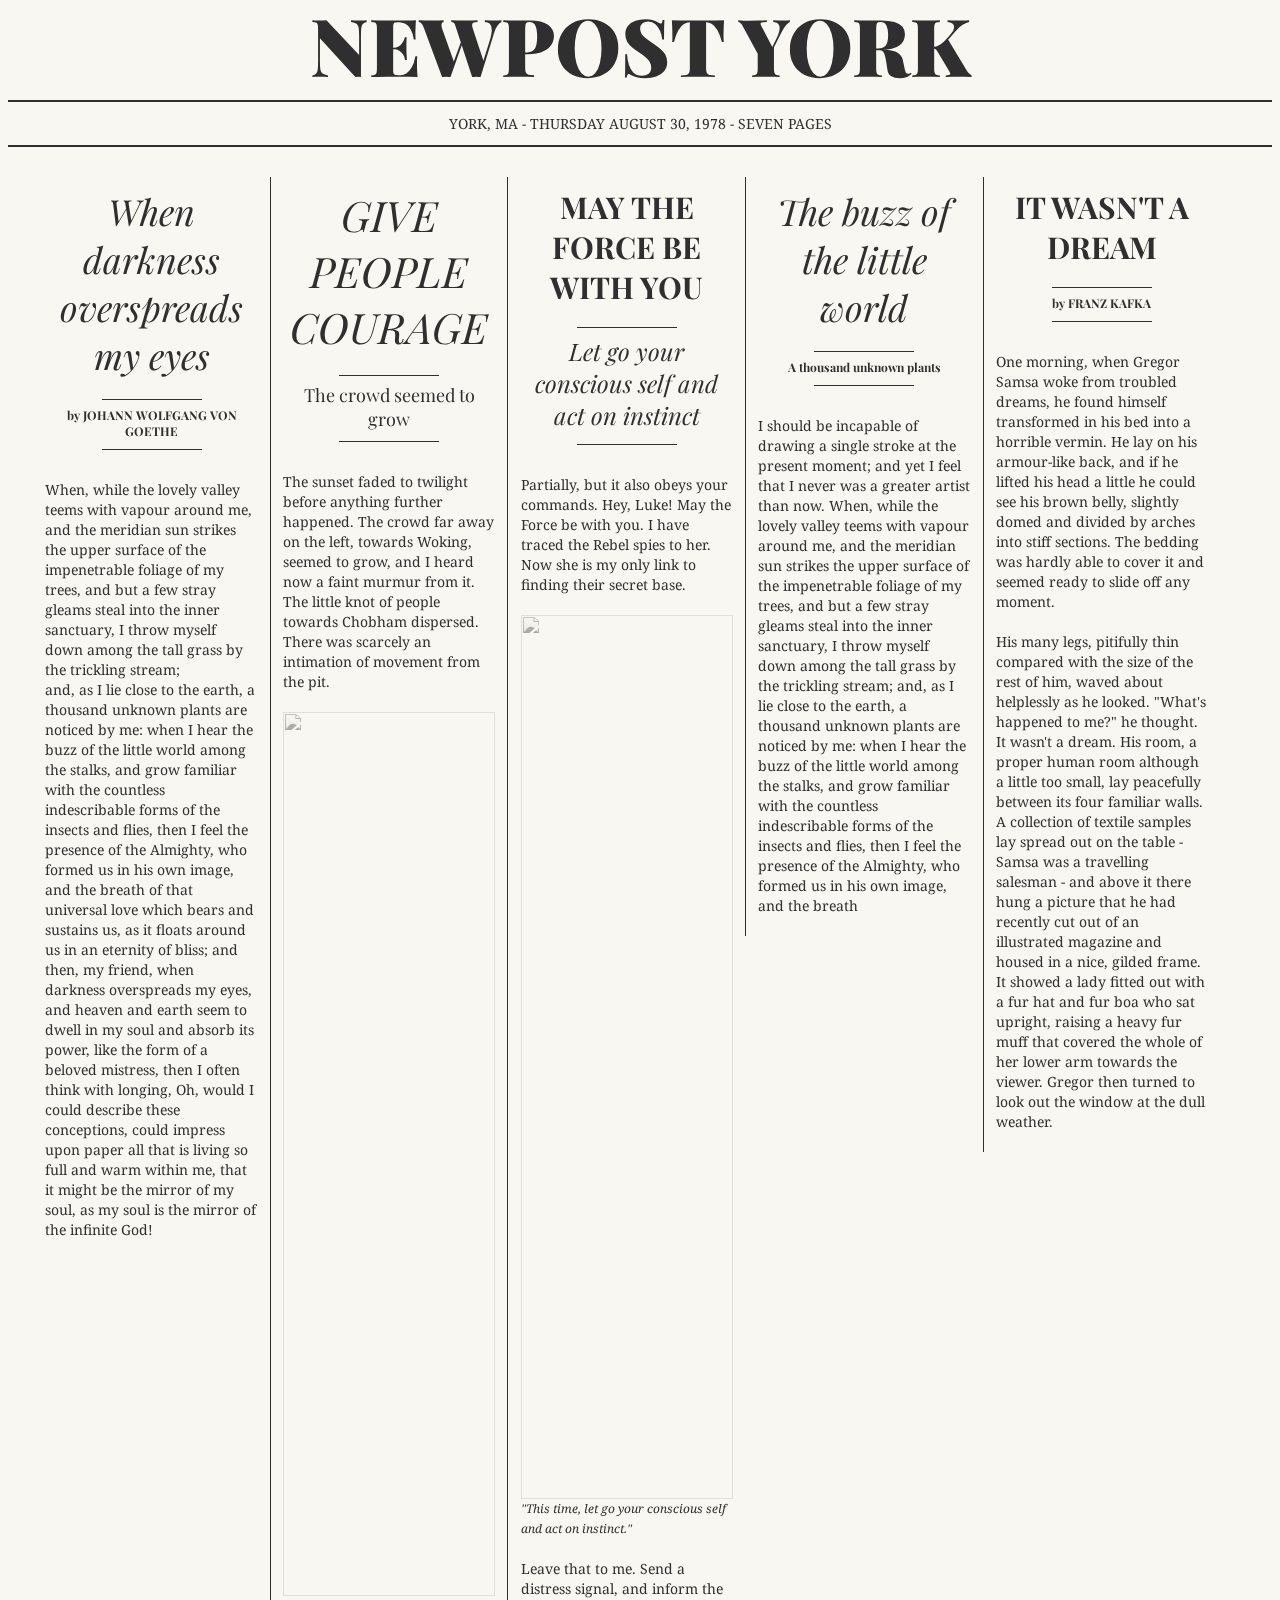
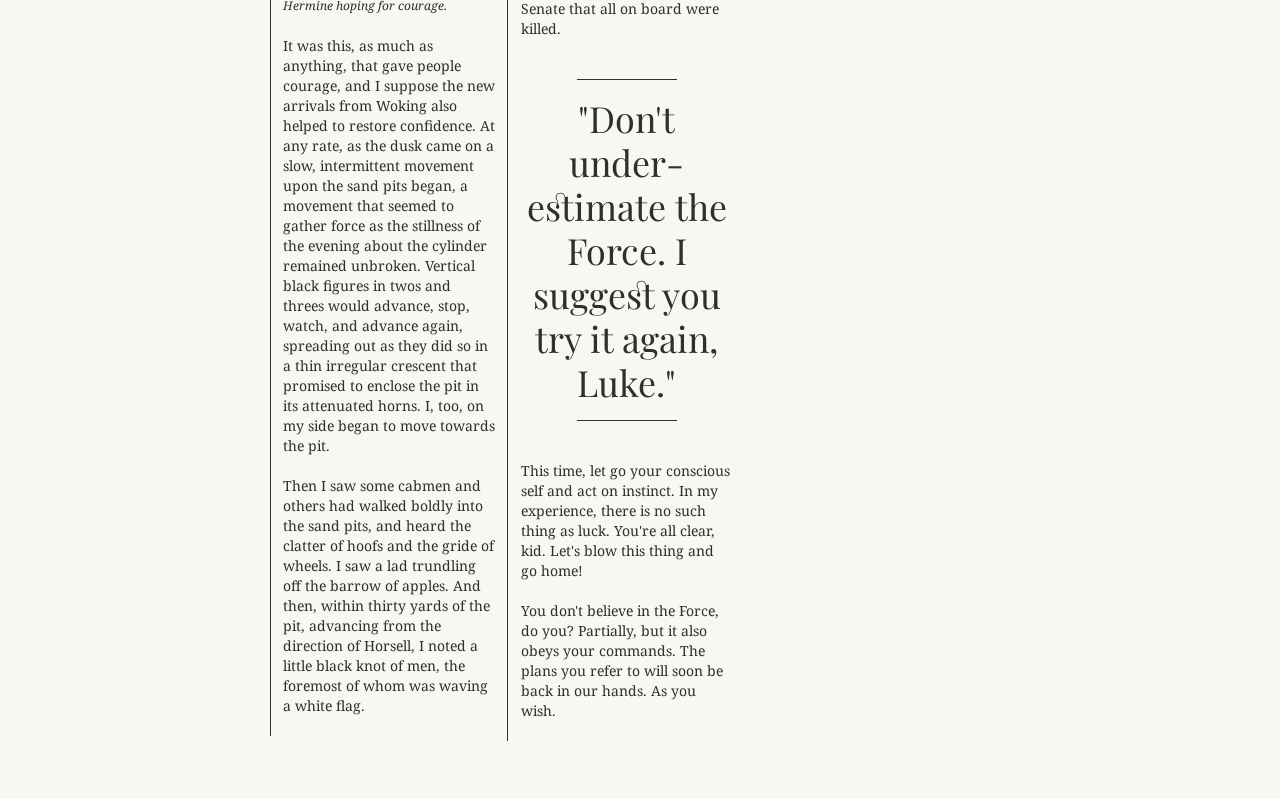
==== index.html @ a7d2d68d "Update and rename newspaper.html to index.html" ====
<html>
<head>
    <link href='https://fonts.googleapis.com/css?family=Playfair+Display:400,700,900,400italic,700italic,900italic|Droid+Serif:400,700,400italic,700italic' rel='stylesheet' type='text/css'>
    <link rel="stylesheet" href="newspaper.css">
    <title>Newspaper Style Design Experiment</title>
    <meta name="viewport" content="width=device-width">

</head>
<body>
<div class="head">
    <div class="headerobjectswrapper">
        <div class="weatherforcastbox"><span style="font-style: italic;">Weatherforcast for the next 24 hours: Plenty of Sunshine</span><br><span>Wind: 7km/h SSE; Ther: 21°C; Hum: 82%</span></div>
        <header>Newpost York</header>
    </div>

    <div class="subhead">York, MA - Thursday August 30, 1978 - Seven Pages</div>
</div>
<div class="content">
    <div class="collumns">
        <div class="collumn">
            <div class="head"><span class="headline hl3">When darkness overspreads my eyes</span><p><span class="headline hl4">by JOHANN WOLFGANG VON GOETHE</span></p></div>
            When, while the lovely valley teems with vapour around me, and the meridian sun strikes the upper surface of the impenetrable foliage of my trees, and but a few stray gleams steal into the inner sanctuary, I throw myself down among the tall grass by the trickling stream;<p>and, as I lie close to the earth, a thousand unknown plants are noticed by me: when I hear the buzz of the little world among the stalks, and grow familiar with the countless indescribable forms of the insects and flies, then I feel the presence of the Almighty, who formed us in his own image, and the breath of that universal love which bears and sustains us, as it floats around us in an eternity of bliss; and then, my friend, when darkness overspreads my eyes, and heaven and earth seem to dwell in my soul and absorb its power, like the form of a beloved mistress, then I often think with longing, Oh, would I could describe these conceptions, could impress upon paper all that is living so full and warm within me, that it might be the mirror of my soul, as my soul is the mirror of the infinite God!</p></div>
        <div class="collumn">
            <div class="head"><span class="headline hl5">Give people courage</span><p><span class="headline hl6">The crowd seemed to grow</span></p></div>
            The sunset faded to twilight before anything further happened.  The crowd far away on the left, towards Woking, seemed to grow, and I heard now a faint murmur from it.  The little knot of people towards Chobham dispersed.  There was scarcely an intimation of movement from the pit.</p>
			<figure class="figure">
								<img class="media" src="http://i.giphy.com/PW7MoTD2d9pJK.gif" alt="">
								<figcaption class="figcaption">Hermine hoping for courage.</figcaption>
						</figure>

            <p>It was this, as much as anything, that gave people courage, and I suppose the new arrivals from Woking also helped to restore confidence.  At any rate, as the dusk came on a slow, intermittent movement upon the sand pits began, a movement that seemed to gather force as the stillness of the evening about the cylinder remained unbroken.  Vertical black figures in twos and threes would advance, stop, watch, and advance again, spreading out as they did so in a thin irregular crescent that promised to enclose the pit in its attenuated horns.  I, too, on my side began to move towards the pit.</p>

            <p>Then I saw some cabmen and others had walked boldly into the sand pits, and heard the clatter of hoofs and the gride of wheels.  I saw a lad trundling off the barrow of apples.  And then, within thirty yards of the pit, advancing from the direction of Horsell, I noted a little black knot of men, the foremost of whom was waving a white flag.</p>

            </div>
        <div class="collumn"><div class="head"><span class="headline hl1">May the Force be with you</span><p><span class="headline hl2">Let go your conscious self and act on instinct</span></p></div>Partially, but it also obeys your commands. Hey, Luke! May the Force be with you. I have traced the Rebel spies to her. Now she is my only link to finding their secret base.</p>
	<figure class="figure">
								<img class="media" src="http://i.giphy.com/4fDWVPMoSyhgc.gif" alt="">
								<figcaption class="figcaption">"This time, let go your conscious self and act on instinct."</figcaption>
						</figure>
            <p>Leave that to me. Send a distress signal, and inform the Senate that all on board were killed. <span class="citation">"Don't under&shy;estimate the Force. I suggest you try it again, Luke."</span> This time, let go your conscious self and act on instinct. In my experience, there is no such thing as luck. You're all clear, kid. Let's blow this thing and go home!</p>
            <p>You don't believe in the Force, do you? Partially, but it also obeys your commands. The plans you refer to will soon be back in our hands. As you wish.</p></div>
        <div class="collumn"><div class="head"><span class="headline hl3">The buzz of the little world </span><p><span class="headline hl4">A thousand unknown plants</span></p></div><p>I should be incapable of drawing a single stroke at the present moment; and yet I feel that I never was a greater artist than now. When, while the lovely valley teems with vapour around me, and the meridian sun strikes the upper surface of the impenetrable foliage of my trees, and but a few stray gleams steal into the inner sanctuary, I throw myself down among the tall grass by the trickling stream; and, as I lie close to the earth, a thousand unknown plants are noticed by me: when I hear the buzz of the little world among the stalks, and grow familiar with the countless indescribable forms of the insects and flies, then I feel the presence of the Almighty, who formed us in his own image, and the breath</p></div>
        <div class="collumn"><div class="head"><span class="headline hl1">It wasn't a dream </span><p><span class="headline hl4">by FRANZ KAFKA</span></p></div><p>One morning, when Gregor Samsa woke from troubled dreams, he found himself transformed in his bed into a horrible vermin. He lay on his armour-like back, and if he lifted his head a little he could see his brown belly, slightly domed and divided by arches into stiff sections. The bedding was hardly able to cover it and seemed ready to slide off any moment. </p>

					<p>His many legs, pitifully thin compared with the size of the rest of him, waved about helplessly as he looked. "What's happened to me?" he thought. It wasn't a dream. His room, a proper human room although a little too small, lay peacefully between its four familiar walls. A collection of textile samples lay spread out on the table - Samsa was a travelling salesman - and above it there hung a picture that he had recently cut out of an illustrated magazine and housed in a nice, gilded frame. It showed a lady fitted out with a fur hat and fur boa who sat upright, raising a heavy fur muff that covered the whole of her lower arm towards the viewer. Gregor then turned to look out the window at the dull weather. </p></div>
    </div>
</div>

</body>
</html>
---- newspaper.css ----
body{
    font-family: 'Droid Serif', serif;
    font-size: 14px;
    color: #2f2f2f;
    background-color: #f9f7f1;
}
header{
    font-family: 'Playfair Display', serif;
    font-weight: 900;
    font-size: 80px;
    text-transform: uppercase;
    display: inline-block;
    line-height: 72px;
    margin-bottom: 20px;

}
p{
    margin-top: 0;
    margin-bottom: 20px;
}
.head{
    text-align: center;
    position: relative;


}

.headerobjectswrapper{
}

.subhead{
    text-transform: uppercase;
    border-bottom: 2px solid #2f2f2f;
    border-top: 2px solid #2f2f2f;
    padding: 12px 0 12px 0;

}
.weatherforcastbox{
    position: relative;
    width: 12%;
    left: 10px;
    border: 3px double #2f2f2f;
    padding: 10px 15px 10px 15px;
    line-height: 20px;
    display: inline-block;
    margin: 0 50px 20px -360px;
}
.content{
    font-size: 0;
    line-height: 0;
    word-spacing: -.31em;
    display: inline-block;
    margin: 30px 2% 0 2%;


}
.collumns{

}

.collumn{
    font-size: 14px;
    line-height: 20px;
    width: 17.5%;
    display: inline-block;
    padding: 0 1% 0 1%;
    vertical-align: top;
    margin-bottom: 50px;
    transition: all .7s;
}
.collumn + .collumn {
  border-left: 1px solid #2f2f2f;
}
.collumn .headline{
    text-align: center;
    line-height: normal;
    font-family: 'Playfair Display', serif;
    display: block;
    margin: 0 auto;


}
.collumn .headline.hl1{
    font-weight: 700;
    font-size: 30px;
    text-transform: uppercase;
    padding: 10px 0 10px 0;

}

.collumn .headline.hl2{
    font-weight: 400;
    font-style: italic;
    font-size: 24px;
    box-sizing: border-box;
    padding: 10px 0 10px 0;
}

.collumn .headline.hl2:before{
    border-top: 1px solid #2f2f2f;
    content: '';
    width: 100px;
    height: 7px;
    display: block;
    margin: 0 auto;
}
.collumn .headline.hl2:after{
    border-bottom: 1px solid #2f2f2f;
    content: '';
    width: 100px;
    height: 13px;
    display: block;
    margin: 0 auto;

}

.collumn .headline.hl3{
    font-weight: 400;
    font-style: italic;
    font-size: 36px;
    box-sizing: border-box;
    padding: 10px 0 10px 0;
}
.collumn .headline.hl4{
    font-weight: 700;
    font-size: 12px;
    box-sizing: border-box;
    padding: 10px 0 10px 0;
}
.collumn .headline.hl4:before{
    border-top: 1px solid #2f2f2f;
    content: '';
    width: 100px;
    height: 7px;
    display: block;
    margin: 0 auto;
}
.collumn .headline.hl4:after{
    border-bottom: 1px solid #2f2f2f;
    content: '';
    width: 100px;
    height: 10px;
    display: block;
    margin: 0 auto;

}

.collumn .headline.hl5{
    font-weight: 400;
    font-size: 42px;
    text-transform: uppercase;
    font-style: italic;
    box-sizing: border-box;
    padding: 10px 0 10px 0;
}
.collumn .headline.hl6{
    font-weight: 400;
    font-size: 18px;
    box-sizing: border-box;
    padding: 10px 0 10px 0;
}
.collumn .headline.hl6:before{
    border-top: 1px solid #2f2f2f;
    content: '';
    width: 100px;
    height: 7px;
    display: block;
    margin: 0 auto;
}
.collumn .headline.hl6:after{
    border-bottom: 1px solid #2f2f2f;
    content: '';
    width: 100px;
    height: 10px;
    display: block;
    margin: 0 auto;

}
.collumn .headline.hl7{
    font-weight: 700;
    font-size: 12px;
    box-sizing: border-box;
    display: block;
    padding: 10px 0 10px 0;
}
.collumn .headline.hl8{
    font-weight: 700;
    font-size: 12px;
    box-sizing: border-box;
    padding: 10px 0 10px 0;
}
.collumn .headline.hl9{
    font-weight: 700;
    font-size: 12px;
    box-sizing: border-box;
    padding: 10px 0 10px 0;
}
.collumn .headline.hl10{
    font-weight: 700;
    font-size: 12px;
    box-sizing: border-box;
    padding: 10px 0 10px 0;
}
.collumn .citation{
    font-family: 'Playfair Display', serif;
    font-size: 36px;
    line-height: 44px;
    /*font-style: italic;*/
    text-align: center;
    font-weight: 400;
    display: block;
    margin: 40px 0 40px 0;
    font-feature-settings: "liga", "dlig";

}
.collumn .citation:before{
    border-top: 1px solid #2f2f2f;
    content: '';
    width: 100px;
    height: 16px;
    display: block;
    margin: 0 auto;
}
.collumn .citation:after{
    border-bottom: 1px solid #2f2f2f;
    content: '';
    width: 100px;
    height: 16px;
    display: block;
    margin: 0 auto;
}
.collumn .figure {
	  margin: 0 0 20px;
}
.collumn .figcaption{
	font-style: italic;
	font-size: 12px;
}
.media {
    -webkit-filter: sepia(80%) contrast(1) opacity(0.8);
    filter: sepia(80%) grayscale(1) contrast(1) opacity(0.8);
    mix-blend-mode: multiply;
    width: 100%;
}
/*________________________________________________________________________________________________________________________________*/
/*MEDIAQUERIES*/
@media only all and (max-width: 1300px) {
    .weatherforcastbox{
        display: none;
    }

}
@media only all and (max-width: 1200px) {
    .collumn{
        width: 31%;
    }

}
    @media only all and (max-width: 900px) {
    .collumn{
        width: 47%;
    }

}
@media only all and (max-width: 600px) {
    .collumn{
        width: 100%;
    }
	.collumn + .collumn {
				border-left: none;
      	border-bottom: 1px solid #2f2f2f;
	}
    header{
        max-width: 320px;
        font-size: 60px;
        line-height: 54px;
        overflow: hidden;
    }

}
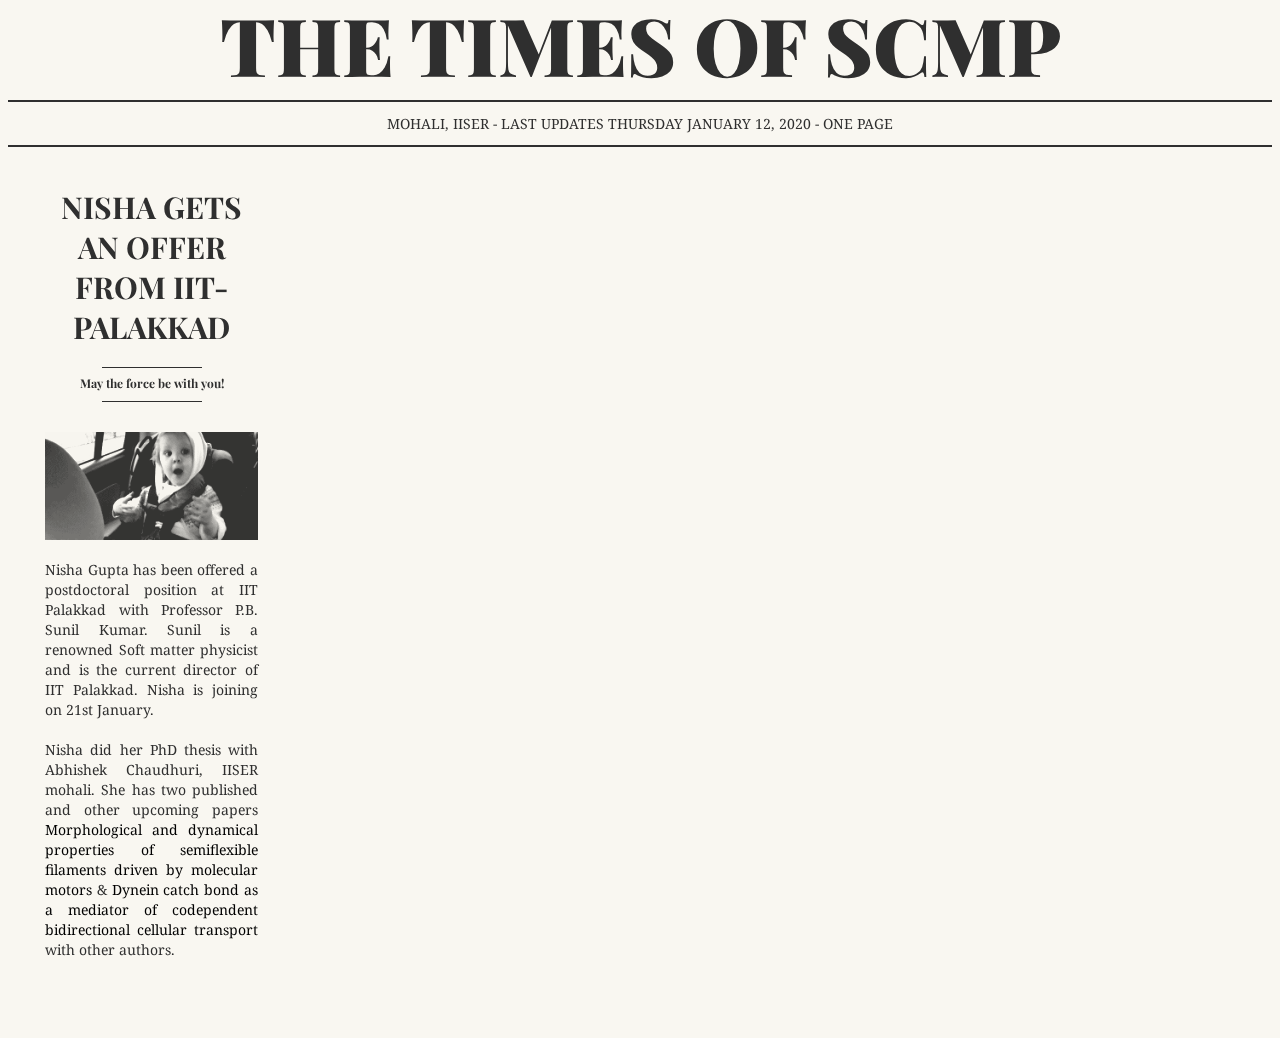
==== commit 8dd29bad: "Add files via upload" ====
--- a/index.html
+++ b/index.html
@@ -1,52 +1,42 @@
-<html>
-<head>
-    <link href='https://fonts.googleapis.com/css?family=Playfair+Display:400,700,900,400italic,700italic,900italic|Droid+Serif:400,700,400italic,700italic' rel='stylesheet' type='text/css'>
-    <link rel="stylesheet" href="newspaper.css">
-    <title>Newspaper Style Design Experiment</title>
-    <meta name="viewport" content="width=device-width">
-
-</head>
-<body>
-<div class="head">
-    <div class="headerobjectswrapper">
-        <div class="weatherforcastbox"><span style="font-style: italic;">Weatherforcast for the next 24 hours: Plenty of Sunshine</span><br><span>Wind: 7km/h SSE; Ther: 21°C; Hum: 82%</span></div>
-        <header>Newpost York</header>
-    </div>
-
-    <div class="subhead">York, MA - Thursday August 30, 1978 - Seven Pages</div>
-</div>
-<div class="content">
-    <div class="collumns">
-        <div class="collumn">
-            <div class="head"><span class="headline hl3">When darkness overspreads my eyes</span><p><span class="headline hl4">by JOHANN WOLFGANG VON GOETHE</span></p></div>
-            When, while the lovely valley teems with vapour around me, and the meridian sun strikes the upper surface of the impenetrable foliage of my trees, and but a few stray gleams steal into the inner sanctuary, I throw myself down among the tall grass by the trickling stream;<p>and, as I lie close to the earth, a thousand unknown plants are noticed by me: when I hear the buzz of the little world among the stalks, and grow familiar with the countless indescribable forms of the insects and flies, then I feel the presence of the Almighty, who formed us in his own image, and the breath of that universal love which bears and sustains us, as it floats around us in an eternity of bliss; and then, my friend, when darkness overspreads my eyes, and heaven and earth seem to dwell in my soul and absorb its power, like the form of a beloved mistress, then I often think with longing, Oh, would I could describe these conceptions, could impress upon paper all that is living so full and warm within me, that it might be the mirror of my soul, as my soul is the mirror of the infinite God!</p></div>
-        <div class="collumn">
-            <div class="head"><span class="headline hl5">Give people courage</span><p><span class="headline hl6">The crowd seemed to grow</span></p></div>
-            The sunset faded to twilight before anything further happened.  The crowd far away on the left, towards Woking, seemed to grow, and I heard now a faint murmur from it.  The little knot of people towards Chobham dispersed.  There was scarcely an intimation of movement from the pit.</p>
-			<figure class="figure">
-								<img class="media" src="http://i.giphy.com/PW7MoTD2d9pJK.gif" alt="">
-								<figcaption class="figcaption">Hermine hoping for courage.</figcaption>
-						</figure>
-
-            <p>It was this, as much as anything, that gave people courage, and I suppose the new arrivals from Woking also helped to restore confidence.  At any rate, as the dusk came on a slow, intermittent movement upon the sand pits began, a movement that seemed to gather force as the stillness of the evening about the cylinder remained unbroken.  Vertical black figures in twos and threes would advance, stop, watch, and advance again, spreading out as they did so in a thin irregular crescent that promised to enclose the pit in its attenuated horns.  I, too, on my side began to move towards the pit.</p>
-
-            <p>Then I saw some cabmen and others had walked boldly into the sand pits, and heard the clatter of hoofs and the gride of wheels.  I saw a lad trundling off the barrow of apples.  And then, within thirty yards of the pit, advancing from the direction of Horsell, I noted a little black knot of men, the foremost of whom was waving a white flag.</p>
-
-            </div>
-        <div class="collumn"><div class="head"><span class="headline hl1">May the Force be with you</span><p><span class="headline hl2">Let go your conscious self and act on instinct</span></p></div>Partially, but it also obeys your commands. Hey, Luke! May the Force be with you. I have traced the Rebel spies to her. Now she is my only link to finding their secret base.</p>
-	<figure class="figure">
-								<img class="media" src="http://i.giphy.com/4fDWVPMoSyhgc.gif" alt="">
-								<figcaption class="figcaption">"This time, let go your conscious self and act on instinct."</figcaption>
-						</figure>
-            <p>Leave that to me. Send a distress signal, and inform the Senate that all on board were killed. <span class="citation">"Don't under&shy;estimate the Force. I suggest you try it again, Luke."</span> This time, let go your conscious self and act on instinct. In my experience, there is no such thing as luck. You're all clear, kid. Let's blow this thing and go home!</p>
-            <p>You don't believe in the Force, do you? Partially, but it also obeys your commands. The plans you refer to will soon be back in our hands. As you wish.</p></div>
-        <div class="collumn"><div class="head"><span class="headline hl3">The buzz of the little world </span><p><span class="headline hl4">A thousand unknown plants</span></p></div><p>I should be incapable of drawing a single stroke at the present moment; and yet I feel that I never was a greater artist than now. When, while the lovely valley teems with vapour around me, and the meridian sun strikes the upper surface of the impenetrable foliage of my trees, and but a few stray gleams steal into the inner sanctuary, I throw myself down among the tall grass by the trickling stream; and, as I lie close to the earth, a thousand unknown plants are noticed by me: when I hear the buzz of the little world among the stalks, and grow familiar with the countless indescribable forms of the insects and flies, then I feel the presence of the Almighty, who formed us in his own image, and the breath</p></div>
-        <div class="collumn"><div class="head"><span class="headline hl1">It wasn't a dream </span><p><span class="headline hl4">by FRANZ KAFKA</span></p></div><p>One morning, when Gregor Samsa woke from troubled dreams, he found himself transformed in his bed into a horrible vermin. He lay on his armour-like back, and if he lifted his head a little he could see his brown belly, slightly domed and divided by arches into stiff sections. The bedding was hardly able to cover it and seemed ready to slide off any moment. </p>
-
-					<p>His many legs, pitifully thin compared with the size of the rest of him, waved about helplessly as he looked. "What's happened to me?" he thought. It wasn't a dream. His room, a proper human room although a little too small, lay peacefully between its four familiar walls. A collection of textile samples lay spread out on the table - Samsa was a travelling salesman - and above it there hung a picture that he had recently cut out of an illustrated magazine and housed in a nice, gilded frame. It showed a lady fitted out with a fur hat and fur boa who sat upright, raising a heavy fur muff that covered the whole of her lower arm towards the viewer. Gregor then turned to look out the window at the dull weather. </p></div>
-    </div>
-</div>
-
-</body>
-</html>
-
+
+<html>
+<head>
+    <link href='https://fonts.googleapis.com/css?family=Playfair+Display:400,700,900,400italic,700italic,900italic|Droid+Serif:400,700,400italic,700italic' rel='stylesheet' type='text/css'>
+    <link rel="stylesheet" href="newspaper.css">
+    <title>Newspaper Style Design Experiment</title>
+    <meta name="viewport" content="width=device-width">
+</head>
+<body>
+<div class="head">
+    <div class="headerobjectswrapper">
+        <header>The Times of SCMP<!/header>
+    </div>
+
+    <div class="subhead">Mohali, IISER -  Last updates Thursday January 12, 2020 - One Page</div>
+</div>
+<div class="content">
+	<div class="collumns">
+		<div class="collumn">
+			<div class="head"><span class="headline hl1">Nisha gets an offer from IIT-Palakkad</span><p><span class="headline hl4"> May the force be with you! </span></p>
+			</div>
+			<figure class="figure">
+				<img class="media" src="happy.gif" alt="happy">
+			</figure>
+			<p> Nisha Gupta has been offered a postdoctoral position at IIT Palakkad with Professor P.B. Sunil Kumar. Sunil is a renowned Soft matter physicist and is the current director of  IIT Palakkad. Nisha is joining on 21st January.
+			</p>
+			<p> Nisha did her PhD thesis with Abhishek Chaudhuri, IISER mohali. She has two published and other upcoming papers
+			<a href="https://journals.aps.org/pre/abstract/10.1103/PhysRevE.99.042405">
+				Morphological and dynamical properties of semiflexible filaments driven by molecular motors
+			</a>
+			&
+			<a href="https://journals.aps.org/prresearch/abstract/10.1103/PhysRevResearch.1.023019">
+				Dynein catch bond as a mediator of codependent bidirectional cellular transport
+			</a>
+			with other authors.
+			</p>
+		</div>
+	</div>
+</div>
+
+</body>
+</html>
--- a/newspaper.css
+++ b/newspaper.css
@@ -1,280 +1,285 @@
-body{
-    font-family: 'Droid Serif', serif;
-    font-size: 14px;
-    color: #2f2f2f;
-    background-color: #f9f7f1;
-}
-header{
-    font-family: 'Playfair Display', serif;
-    font-weight: 900;
-    font-size: 80px;
-    text-transform: uppercase;
-    display: inline-block;
-    line-height: 72px;
-    margin-bottom: 20px;
-
-}
-p{
-    margin-top: 0;
-    margin-bottom: 20px;
-}
-.head{
-    text-align: center;
-    position: relative;
-
-
-}
-
-.headerobjectswrapper{
-}
-
-.subhead{
-    text-transform: uppercase;
-    border-bottom: 2px solid #2f2f2f;
-    border-top: 2px solid #2f2f2f;
-    padding: 12px 0 12px 0;
-
-}
-.weatherforcastbox{
-    position: relative;
-    width: 12%;
-    left: 10px;
-    border: 3px double #2f2f2f;
-    padding: 10px 15px 10px 15px;
-    line-height: 20px;
-    display: inline-block;
-    margin: 0 50px 20px -360px;
-}
-.content{
-    font-size: 0;
-    line-height: 0;
-    word-spacing: -.31em;
-    display: inline-block;
-    margin: 30px 2% 0 2%;
-
-
-}
-.collumns{
-
-}
-
-.collumn{
-    font-size: 14px;
-    line-height: 20px;
-    width: 17.5%;
-    display: inline-block;
-    padding: 0 1% 0 1%;
-    vertical-align: top;
-    margin-bottom: 50px;
-    transition: all .7s;
-}
-.collumn + .collumn {
-  border-left: 1px solid #2f2f2f;
-}
-.collumn .headline{
-    text-align: center;
-    line-height: normal;
-    font-family: 'Playfair Display', serif;
-    display: block;
-    margin: 0 auto;
-
-
-}
-.collumn .headline.hl1{
-    font-weight: 700;
-    font-size: 30px;
-    text-transform: uppercase;
-    padding: 10px 0 10px 0;
-
-}
-
-.collumn .headline.hl2{
-    font-weight: 400;
-    font-style: italic;
-    font-size: 24px;
-    box-sizing: border-box;
-    padding: 10px 0 10px 0;
-}
-
-.collumn .headline.hl2:before{
-    border-top: 1px solid #2f2f2f;
-    content: '';
-    width: 100px;
-    height: 7px;
-    display: block;
-    margin: 0 auto;
-}
-.collumn .headline.hl2:after{
-    border-bottom: 1px solid #2f2f2f;
-    content: '';
-    width: 100px;
-    height: 13px;
-    display: block;
-    margin: 0 auto;
-
-}
-
-.collumn .headline.hl3{
-    font-weight: 400;
-    font-style: italic;
-    font-size: 36px;
-    box-sizing: border-box;
-    padding: 10px 0 10px 0;
-}
-.collumn .headline.hl4{
-    font-weight: 700;
-    font-size: 12px;
-    box-sizing: border-box;
-    padding: 10px 0 10px 0;
-}
-.collumn .headline.hl4:before{
-    border-top: 1px solid #2f2f2f;
-    content: '';
-    width: 100px;
-    height: 7px;
-    display: block;
-    margin: 0 auto;
-}
-.collumn .headline.hl4:after{
-    border-bottom: 1px solid #2f2f2f;
-    content: '';
-    width: 100px;
-    height: 10px;
-    display: block;
-    margin: 0 auto;
-
-}
-
-.collumn .headline.hl5{
-    font-weight: 400;
-    font-size: 42px;
-    text-transform: uppercase;
-    font-style: italic;
-    box-sizing: border-box;
-    padding: 10px 0 10px 0;
-}
-.collumn .headline.hl6{
-    font-weight: 400;
-    font-size: 18px;
-    box-sizing: border-box;
-    padding: 10px 0 10px 0;
-}
-.collumn .headline.hl6:before{
-    border-top: 1px solid #2f2f2f;
-    content: '';
-    width: 100px;
-    height: 7px;
-    display: block;
-    margin: 0 auto;
-}
-.collumn .headline.hl6:after{
-    border-bottom: 1px solid #2f2f2f;
-    content: '';
-    width: 100px;
-    height: 10px;
-    display: block;
-    margin: 0 auto;
-
-}
-.collumn .headline.hl7{
-    font-weight: 700;
-    font-size: 12px;
-    box-sizing: border-box;
-    display: block;
-    padding: 10px 0 10px 0;
-}
-.collumn .headline.hl8{
-    font-weight: 700;
-    font-size: 12px;
-    box-sizing: border-box;
-    padding: 10px 0 10px 0;
-}
-.collumn .headline.hl9{
-    font-weight: 700;
-    font-size: 12px;
-    box-sizing: border-box;
-    padding: 10px 0 10px 0;
-}
-.collumn .headline.hl10{
-    font-weight: 700;
-    font-size: 12px;
-    box-sizing: border-box;
-    padding: 10px 0 10px 0;
-}
-.collumn .citation{
-    font-family: 'Playfair Display', serif;
-    font-size: 36px;
-    line-height: 44px;
-    /*font-style: italic;*/
-    text-align: center;
-    font-weight: 400;
-    display: block;
-    margin: 40px 0 40px 0;
-    font-feature-settings: "liga", "dlig";
-
-}
-.collumn .citation:before{
-    border-top: 1px solid #2f2f2f;
-    content: '';
-    width: 100px;
-    height: 16px;
-    display: block;
-    margin: 0 auto;
-}
-.collumn .citation:after{
-    border-bottom: 1px solid #2f2f2f;
-    content: '';
-    width: 100px;
-    height: 16px;
-    display: block;
-    margin: 0 auto;
-}
-.collumn .figure {
-	  margin: 0 0 20px;
-}
-.collumn .figcaption{
-	font-style: italic;
-	font-size: 12px;
-}
-.media {
-    -webkit-filter: sepia(80%) contrast(1) opacity(0.8);
-    filter: sepia(80%) grayscale(1) contrast(1) opacity(0.8);
-    mix-blend-mode: multiply;
-    width: 100%;
-}
-/*________________________________________________________________________________________________________________________________*/
-/*MEDIAQUERIES*/
-@media only all and (max-width: 1300px) {
-    .weatherforcastbox{
-        display: none;
-    }
-
-}
-@media only all and (max-width: 1200px) {
-    .collumn{
-        width: 31%;
-    }
-
-}
-    @media only all and (max-width: 900px) {
-    .collumn{
-        width: 47%;
-    }
-
-}
-@media only all and (max-width: 600px) {
-    .collumn{
-        width: 100%;
-    }
-	.collumn + .collumn {
-				border-left: none;
-      	border-bottom: 1px solid #2f2f2f;
-	}
-    header{
-        max-width: 320px;
-        font-size: 60px;
-        line-height: 54px;
-        overflow: hidden;
-    }
-
-}
+body{
+    font-family: 'Droid Serif', serif;
+    font-size: 14px;
+    color: #2f2f2f;
+    background-color: #f9f7f1;
+}
+header{
+    font-family: 'Playfair Display', serif;
+    font-weight: 900;
+    font-size: 80px;
+    text-transform: uppercase;
+    display: inline-block;
+    line-height: 72px;
+    margin-bottom: 20px;
+
+}
+a{
+  color: black;
+  text-decoration: none;
+}
+p{
+    margin-top: 0;
+    margin-bottom: 20px;
+    text-align: justify;
+}
+.head{
+    text-align: center;
+    position: relative;
+
+
+}
+
+.headerobjectswrapper{
+}
+
+.subhead{
+    text-transform: uppercase;
+    border-bottom: 2px solid #2f2f2f;
+    border-top: 2px solid #2f2f2f;
+    padding: 12px 0 12px 0;
+
+}
+.weatherforcastbox{
+    position: relative;
+    width: 12%;
+    left: 10px;
+    border: 3px double #2f2f2f;
+    padding: 10px 15px 10px 15px;
+    line-height: 20px;
+    display: inline-block;
+    margin: 0 50px 20px -360px;
+}
+.content{
+    font-size: 0;
+    line-height: 0;
+    word-spacing: -.31em;
+    display: inline-block;
+    margin: 30px 2% 0 2%;
+
+
+}
+.collumns{
+
+}
+
+.collumn{
+    font-size: 14px;
+    line-height: 20px;
+    width: 17.5%;
+    display: inline-block;
+    padding: 0 1% 0 1%;
+    vertical-align: top;
+    margin-bottom: 50px;
+    transition: all .7s;
+}
+.collumn + .collumn {
+  border-left: 1px solid #2f2f2f;
+}
+.collumn .headline{
+    text-align: center;
+    line-height: normal;
+    font-family: 'Playfair Display', serif;
+    display: block;
+    margin: 0 auto;
+
+
+}
+.collumn .headline.hl1{
+    font-weight: 700;
+    font-size: 30px;
+    text-transform: uppercase;
+    padding: 10px 0 10px 0;
+
+}
+
+.collumn .headline.hl2{
+    font-weight: 400;
+    font-style: italic;
+    font-size: 24px;
+    box-sizing: border-box;
+    padding: 10px 0 10px 0;
+}
+
+.collumn .headline.hl2:before{
+    border-top: 1px solid #2f2f2f;
+    content: '';
+    width: 100px;
+    height: 7px;
+    display: block;
+    margin: 0 auto;
+}
+.collumn .headline.hl2:after{
+    border-bottom: 1px solid #2f2f2f;
+    content: '';
+    width: 100px;
+    height: 13px;
+    display: block;
+    margin: 0 auto;
+
+}
+
+.collumn .headline.hl3{
+    font-weight: 400;
+    font-style: italic;
+    font-size: 36px;
+    box-sizing: border-box;
+    padding: 10px 0 10px 0;
+}
+.collumn .headline.hl4{
+    font-weight: 700;
+    font-size: 12px;
+    box-sizing: border-box;
+    padding: 10px 0 10px 0;
+}
+.collumn .headline.hl4:before{
+    border-top: 1px solid #2f2f2f;
+    content: '';
+    width: 100px;
+    height: 7px;
+    display: block;
+    margin: 0 auto;
+}
+.collumn .headline.hl4:after{
+    border-bottom: 1px solid #2f2f2f;
+    content: '';
+    width: 100px;
+    height: 10px;
+    display: block;
+    margin: 0 auto;
+
+}
+
+.collumn .headline.hl5{
+    font-weight: 400;
+    font-size: 42px;
+    text-transform: uppercase;
+    font-style: italic;
+    box-sizing: border-box;
+    padding: 10px 0 10px 0;
+}
+.collumn .headline.hl6{
+    font-weight: 400;
+    font-size: 18px;
+    box-sizing: border-box;
+    padding: 10px 0 10px 0;
+}
+.collumn .headline.hl6:before{
+    border-top: 1px solid #2f2f2f;
+    content: '';
+    width: 100px;
+    height: 7px;
+    display: block;
+    margin: 0 auto;
+}
+.collumn .headline.hl6:after{
+    border-bottom: 1px solid #2f2f2f;
+    content: '';
+    width: 100px;
+    height: 10px;
+    display: block;
+    margin: 0 auto;
+
+}
+.collumn .headline.hl7{
+    font-weight: 700;
+    font-size: 12px;
+    box-sizing: border-box;
+    display: block;
+    padding: 10px 0 10px 0;
+}
+.collumn .headline.hl8{
+    font-weight: 700;
+    font-size: 12px;
+    box-sizing: border-box;
+    padding: 10px 0 10px 0;
+}
+.collumn .headline.hl9{
+    font-weight: 700;
+    font-size: 12px;
+    box-sizing: border-box;
+    padding: 10px 0 10px 0;
+}
+.collumn .headline.hl10{
+    font-weight: 700;
+    font-size: 12px;
+    box-sizing: border-box;
+    padding: 10px 0 10px 0;
+}
+.collumn .citation{
+    font-family: 'Playfair Display', serif;
+    font-size: 36px;
+    line-height: 44px;
+    /*font-style: italic;*/
+    text-align: center;
+    font-weight: 400;
+    display: block;
+    margin: 40px 0 40px 0;
+    font-feature-settings: "liga", "dlig";
+
+}
+.collumn .citation:before{
+    border-top: 1px solid #2f2f2f;
+    content: '';
+    width: 100px;
+    height: 16px;
+    display: block;
+    margin: 0 auto;
+}
+.collumn .citation:after{
+    border-bottom: 1px solid #2f2f2f;
+    content: '';
+    width: 100px;
+    height: 16px;
+    display: block;
+    margin: 0 auto;
+}
+.collumn .figure {
+	  margin: 0 0 20px;
+}
+.collumn .figcaption{
+	font-style: italic;
+	font-size: 12px;
+}
+.media {
+    -webkit-filter: sepia(80%) contrast(1) opacity(0.8);
+    filter: sepia(80%) grayscale(1) contrast(1) opacity(0.8);
+    mix-blend-mode: multiply;
+    width: 100%;
+}
+/*________________________________________________________________________________________________________________________________*/
+/*MEDIAQUERIES*/
+@media only all and (max-width: 1300px) {
+    .weatherforcastbox{
+        display: none;
+    }
+
+}
+@media only all and (max-width: 1200px) {
+    .collumn{
+        width: 31%;
+    }
+
+}
+    @media only all and (max-width: 900px) {
+    .collumn{
+        width: 47%;
+    }
+
+}
+@media only all and (max-width: 600px) {
+    .collumn{
+        width: 100%;
+    }
+	.collumn + .collumn {
+				border-left: none;
+      	border-bottom: 1px solid #2f2f2f;
+	}
+    header{
+        max-width: 320px;
+        font-size: 60px;
+        line-height: 54px;
+        overflow: hidden;
+    }
+
+}
